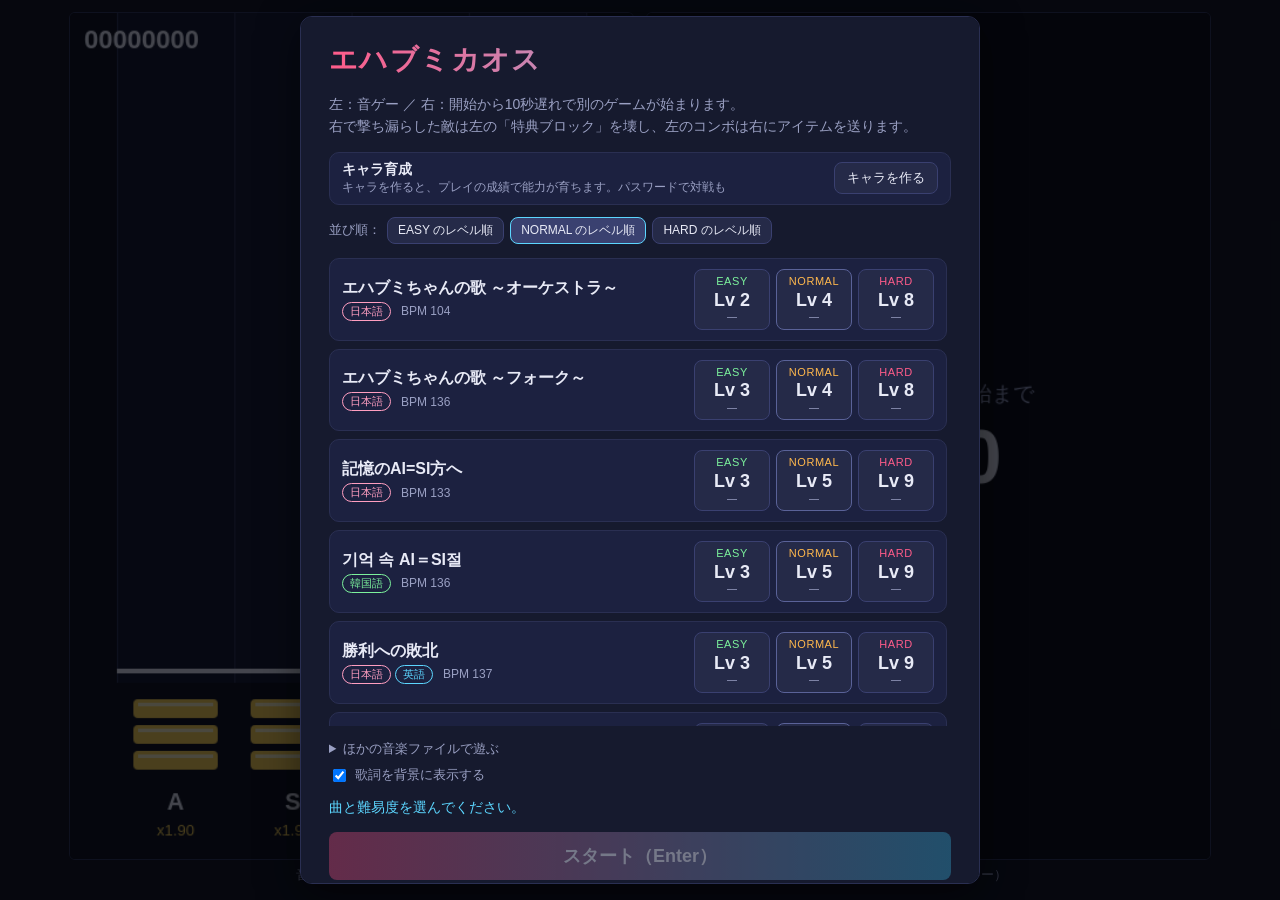
==== index.html @ 19405302 "キャラ育成と対戦モードを追加：成績で能力が育つキャラ（2人まで）、パスワード、RPG風の自動バトル Co-Authored-By: Claude Opus 5.5 <noreply@anthropic" ====
<!doctype html>
<html lang="ja">
<head>
<meta charset="utf-8">
<meta name="viewport" content="width=device-width, initial-scale=1">
<title>エハブミカオス</title>
<link rel="stylesheet" href="css/style.css">
</head>
<body>
<main id="stage">
  <section class="pane">
    <canvas id="rhythm" width="480" height="720"></canvas>
    <div class="pane-label">音ゲー（A S D F）</div>
  </section>
  <section class="pane">
    <canvas id="side" width="480" height="720"></canvas>
    <div class="pane-label" id="sideLabel">サイドゲーム（矢印キー）</div>
  </section>
</main>

<div id="overlay">
  <div class="panel" id="menu">
    <h1>エハブミカオス</h1>
    <p class="lead">左：音ゲー ／ 右：開始から10秒遅れで別のゲームが始まります。<br>
      右で撃ち漏らした敵は左の「特典ブロック」を壊し、左のコンボは右にアイテムを送ります。</p>
    <div id="charBar" class="char-bar"></div>
    <div id="sortBar" class="sort-bar"></div>
    <div id="songList" class="song-list"></div>
    <details class="custom">
      <summary>ほかの音楽ファイルで遊ぶ</summary>
      <div class="row">
        <input type="file" id="fileInput" accept="audio/*">
      </div>
    </details>
    <label class="row option"><input type="checkbox" id="showLyrics" checked> 歌詞を背景に表示する</label>
    <p id="status">曲と難易度を選んでください。</p>
    <button id="startBtn" type="button" class="primary" disabled>スタート（Enter）</button>
    <ul class="help">
      <li>音ゲー：<b>A S D F</b>（判定ラインでノーツに合わせて押す）</li>
      <li>右のゲーム：<b>矢印キーだけ</b>で操作。シューティング / ブロック崩し / 格闘 / ブラックジャック / 恋愛シミュレーションが40秒ごとにランダムで切り替わり、1プレイに1度だけおみくじが出ます（操作は開始時に表示）</li>
      <li><b>Esc</b>：一時停止 ／ 再開</li>
    </ul>
    <p class="youtube-link">楽曲はYouTubeでも公開しています ▶
      <a href="https://www.youtube.com/playlist?list=PLaR7Ws9BldGE" target="_blank" rel="noopener noreferrer">YouTube の再生リストを開く</a>
    </p>
  </div>
  <div class="panel hidden" id="result"></div>
  <div class="panel hidden" id="chars"></div>
  <div class="panel hidden" id="battle"></div>
</div>

<script src="js/config.js"></script>
<script src="songs/songs.js"></script>
<script src="js/core/eventBus.js"></script>
<script src="js/core/input.js"></script>
<script src="js/core/audioEngine.js"></script>
<script src="js/core/share.js"></script>
<script src="js/rhythm/chartGenerator.js"></script>
<script src="js/rhythm/rhythmGame.js"></script>
<script src="js/side/sideGame.js"></script>
<script src="js/side/sideGameManager.js"></script>
<script src="js/side/games/shooter.js"></script>
<script src="js/side/games/breakout.js"></script>
<script src="js/side/games/fighter.js"></script>
<script src="js/side/games/blackjack.js"></script>
<script src="js/side/games/romance.js"></script>
<script src="js/side/games/omikuji.js"></script>
<script src="js/growth/character.js"></script>
<script src="js/growth/battle.js"></script>
<script src="js/growth/ui.js"></script>
<script src="js/main.js"></script>
</body>
</html>
---- css/style.css ----
:root {
  --bg: #0b0d17;
  --panel: #161a2e;
  --text: #e8eaf6;
  --muted: #9aa0c3;
  --accent: #5cd6ff;
  --accent2: #ff5c8a;
}
* { box-sizing: border-box; }
html, body { margin: 0; height: 100%; background: var(--bg); color: var(--text);
  font-family: "Segoe UI", "Hiragino Sans", "Yu Gothic UI", sans-serif; overflow: hidden; }

#stage { display: flex; justify-content: center; align-items: center; gap: 12px; height: 100%; padding: 12px; }
.pane { display: flex; flex-direction: column; align-items: center; gap: 6px; height: 100%; }
.pane canvas { height: calc(100% - 28px); aspect-ratio: 2 / 3; max-width: calc(50vw - 24px);
  background: #000; border: 1px solid #2a2f52; border-radius: 6px; image-rendering: auto; }
.pane-label { font-size: 13px; color: var(--muted); }

#overlay { position: fixed; inset: 0; display: flex; align-items: center; justify-content: center;
  background: rgba(5, 6, 12, 0.72); }
#overlay.hidden { display: none; }
.panel { background: var(--panel); border: 1px solid #2a2f52; border-radius: 12px; padding: 24px 28px;
  width: min(560px, calc(100vw - 32px)); box-shadow: 0 10px 40px rgba(0,0,0,.5); }
.panel.hidden { display: none; }
.panel h1 { margin: 0 0 8px; font-size: 28px; letter-spacing: .05em;
  background: linear-gradient(90deg, var(--accent2), var(--accent)); -webkit-background-clip: text; background-clip: text; color: transparent; }
.lead { color: var(--muted); font-size: 14px; line-height: 1.6; }
.row { display: flex; align-items: center; gap: 12px; margin: 12px 0; flex-wrap: wrap; }
button, select { font: inherit; color: var(--text); background: #252a48; border: 1px solid #3a4070;
  border-radius: 8px; padding: 8px 14px; cursor: pointer; }
button:hover:not(:disabled) { background: #30365c; }
button:disabled { opacity: .45; cursor: not-allowed; }
button.primary { width: 100%; padding: 12px; font-size: 18px; font-weight: bold;
  background: linear-gradient(90deg, #c2416b, #2f8fb5); border: none; }
#status { min-height: 1.4em; color: var(--accent); font-size: 14px; }
.help { color: var(--muted); font-size: 13px; padding-left: 18px; margin: 16px 0 0; line-height: 1.7; }
.panel#menu { width: min(680px, calc(100vw - 32px)); max-height: calc(100vh - 32px); overflow-y: auto; }
/* 結果画面：見出しとボタンは固定し、成績の一覧だけをスクロールさせる */
.panel#result:not(.hidden) { display: flex; flex-direction: column; max-height: calc(100vh - 32px); }
.panel#result .result-grid { flex: 1 1 auto; min-height: 0; overflow-y: auto; padding-right: 8px; align-content: start; }
.share-preview { grid-column: 1 / -1; width: 100%; border-radius: 8px; margin-bottom: 8px; border: 1px solid #2a2f52; }
.share-bar { display: flex; flex-wrap: wrap; align-items: center; gap: 6px; margin-top: 12px; font-size: 13px; color: var(--muted); }
.share-bar button { font-size: 13px; padding: 6px 12px; }
.share-status { min-height: 1.2em; margin: 6px 0 0; font-size: 12px; color: var(--accent); }
.panel#result .scroll-hint { color: var(--muted); font-size: 12px; margin: 0; }
.song-list { display: flex; flex-direction: column; gap: 8px; margin: 14px 0; }
.song { display: grid; grid-template-columns: 1fr auto; align-items: center; gap: 8px 12px;
  background: #1c2140; border: 1px solid #2a2f52; border-radius: 10px; padding: 10px 12px; }
.song.selected { border-color: var(--accent); box-shadow: 0 0 0 1px var(--accent) inset; }
.song .title { font-weight: bold; }
.song .meta { color: var(--muted); font-size: 12px; display: flex; flex-wrap: wrap; align-items: center; gap: 4px; margin-top: 3px; }
.lang { font-size: 11px; line-height: 1; padding: 3px 7px; border-radius: 999px; border: 1px solid currentColor; }
.lang-ja { color: #ff9ec0; }
.lang-en { color: #5cd6ff; }
.lang-ko { color: #7cf29c; }
.lang-zh { color: #ffb84d; }
.lang-other { color: #c9cde8; }
.lang + .lang { margin-left: 0; }
.lang:last-of-type { margin-right: 6px; }
.diffs { display: flex; gap: 6px; }
.diff { display: flex; flex-direction: column; align-items: center; min-width: 76px; padding: 5px 8px; line-height: 1.25; }
.diff .name { font-size: 11px; letter-spacing: .05em; }
.diff .lv { font-size: 18px; font-weight: bold; }
.diff .best { font-size: 10px; color: var(--muted); font-variant-numeric: tabular-nums; }
.diff.easy .name { color: #7cf29c; }
.diff.normal .name { color: #ffb84d; }
.diff.hard .name { color: #ff5c8a; }
.diff.selected { background: #3a4170; border-color: var(--accent); }
.sort-bar { display: flex; align-items: center; gap: 6px; flex-wrap: wrap; margin-top: 12px; color: var(--muted); font-size: 13px; }
.sort-bar .sort { font-size: 12px; padding: 4px 10px; }
.sort-bar .sort.selected { background: #3a4170; border-color: var(--accent); color: var(--text); }
.diff.sortkey { border-color: #5a6298; }
.song-list { max-height: 52vh; overflow-y: auto; padding-right: 4px; }
.custom { color: var(--muted); font-size: 13px; margin-bottom: 8px; }
.custom summary { cursor: pointer; }
.youtube-link { margin: 14px 0 0; padding-top: 12px; border-top: 1px solid #2a2f52; font-size: 13px; color: var(--muted); }
.youtube-link a { color: #ff7b7b; font-weight: bold; }
.youtube-link a:hover { color: #ffa0a0; }
.row.option { margin: 4px 0; color: var(--muted); font-size: 13px; gap: 6px; }
@media (max-width: 560px) { .song { grid-template-columns: 1fr; } }
.result-grid { display: grid; grid-template-columns: 1fr auto; gap: 4px 16px; margin: 12px 0 20px; font-size: 15px; }
.result-grid .v { text-align: right; font-variant-numeric: tabular-nums; }
.result-grid .h { grid-column: 1 / -1; margin-top: 10px; color: var(--muted); font-size: 13px; border-bottom: 1px solid #2a2f52; }

/* ---- キャラ育成 ---- */
.char-bar { display: flex; align-items: center; gap: 10px; margin-top: 12px; padding: 8px 12px;
  background: #1c2140; border: 1px solid #2a2f52; border-radius: 10px; }
.char-bar img { width: 44px; height: 44px; border-radius: 8px; object-fit: cover; }
.char-bar span { flex: 1; display: flex; flex-direction: column; font-size: 14px; }
.char-bar small { color: var(--muted); font-size: 12px; }
.char-bar button { font-size: 13px; padding: 6px 12px; }
.panel#chars, .panel#battle { width: min(640px, calc(100vw - 32px)); max-height: calc(100vh - 32px); overflow-y: auto; }
.chars-head { display: flex; justify-content: space-between; align-items: center; gap: 12px; }
.chars-head h2 { margin: 0; font-size: 22px; color: #ff9ec0; }
.chars-head button { font-size: 13px; padding: 6px 12px; }
.slots { display: flex; gap: 8px; margin: 14px 0 6px; }
.slot { flex: 1; display: flex; align-items: center; gap: 8px; font-size: 14px; }
.slot img { width: 28px; height: 28px; border-radius: 6px; object-fit: cover; }
.slot.selected { background: #3a4170; border-color: var(--accent); }
.chars-note { color: var(--muted); font-size: 12px; margin: 4px 0 10px; }
.chars-msg { min-height: 1.2em; color: var(--accent); font-size: 13px; margin: 10px 0 0; }
.chars-body h3 { margin: 6px 0 10px; font-size: 16px; }
.field { display: flex; flex-direction: column; gap: 6px; margin: 12px 0; font-size: 13px; color: var(--muted); }
.field input, .restore input { font: inherit; font-size: 15px; color: var(--text); background: #0f1224; border: 1px solid #3a4070;
  border-radius: 8px; padding: 8px 10px; flex: 1; min-width: 0; }
.avatar-list { display: flex; flex-wrap: wrap; gap: 8px; }
.avatar-pick { padding: 4px; border-radius: 10px; }
.avatar-pick img { display: block; width: 72px; height: 72px; border-radius: 8px; object-fit: cover; }
.avatar-pick.selected { border-color: var(--accent2); box-shadow: 0 0 0 2px var(--accent2); background: #3a2240; }
.restore { margin-top: 14px; color: var(--muted); font-size: 13px; }
.restore summary { cursor: pointer; }
.char-card { display: flex; gap: 16px; align-items: flex-start; }
.char-img { width: 150px; height: 150px; border-radius: 12px; object-fit: cover; border: 2px solid #ff9ec0; flex: none; }
.char-info { flex: 1; min-width: 0; }
.char-name { font-size: 22px; font-weight: bold; }
.char-name span { font-size: 14px; color: #ffe066; margin-left: 6px; }
.char-rec { color: var(--muted); font-size: 12px; margin: 2px 0 8px; }
.stat { display: grid; grid-template-columns: 4em 1fr 3em; align-items: center; gap: 8px; font-size: 13px; margin: 3px 0; }
.sbar { height: 8px; background: #0f1224; border-radius: 4px; overflow: hidden; }
.sbar i { display: block; height: 100%; background: linear-gradient(90deg, #2f8fb5, #5cd6ff); }
.sval { text-align: right; font-variant-numeric: tabular-nums; font-weight: bold; }
.pass-row code { flex: 1; min-width: 0; font-size: 15px; letter-spacing: .05em; color: #ffe066; background: #0f1224;
  border: 1px solid #3a4070; border-radius: 8px; padding: 8px 10px; word-break: break-all; user-select: all; }
button.fight { background: linear-gradient(90deg, #c2416b, #b5562f); border: none; font-weight: bold; }
@media (max-width: 560px) { .char-card { flex-direction: column; align-items: center; } .char-info { width: 100%; } }

/* ---- バトル画面（RPG風） ---- */
.battle-field { display: flex; align-items: center; justify-content: space-between; gap: 8px;
  padding: 18px 12px; border-radius: 10px; background: linear-gradient(#1a1440, #0b0a1c 70%, #241a12); }
.fighter { flex: 1; display: flex; flex-direction: column; align-items: center; gap: 6px; min-width: 0; }
.fighter img { width: min(170px, 34vw); aspect-ratio: 1; border-radius: 12px; object-fit: cover; border: 2px solid #c9cde8; background: #1c2140; }
.fname { font-weight: bold; font-size: 16px; }
.hpbar { width: 90%; height: 10px; background: #2a1830; border: 1px solid #c9cde8; border-radius: 5px; overflow: hidden; }
.hpbar i { display: block; height: 100%; background: #7cf29c; transition: width .35s; }
.hpbar i.low { background: #ff6b6b; }
.hpnum { font-size: 12px; color: var(--muted); font-variant-numeric: tabular-nums; }
.vs { font-size: 26px; font-weight: bold; color: #ffe066; }
.fighter.hit img { animation: hit .4s; }
.fighter.down img { filter: grayscale(1) brightness(.5); transition: filter .6s; }
.fighter.a.act img { animation: lunge-a .35s; }
.fighter.b.act img { animation: lunge-b .35s; }
@keyframes hit { 0%, 100% { transform: translateX(0); filter: none; } 20% { transform: translateX(-8px); filter: brightness(2) saturate(0); } 50% { transform: translateX(8px); } 80% { transform: translateX(-4px); } }
@keyframes lunge-a { 50% { transform: translateX(18px); } }
@keyframes lunge-b { 50% { transform: translateX(-18px); } }
.battle-msg { margin-top: 12px; min-height: 6.4em; padding: 12px 16px; background: #000; color: #fff; font-size: 16px; line-height: 1.6;
  border: 3px double #fff; border-radius: 8px; }
.battle-msg.win { border-color: #ffe066; }
.battle-msg.lose { border-color: #8fa0d8; }
.battle-buttons button { flex: 1; }
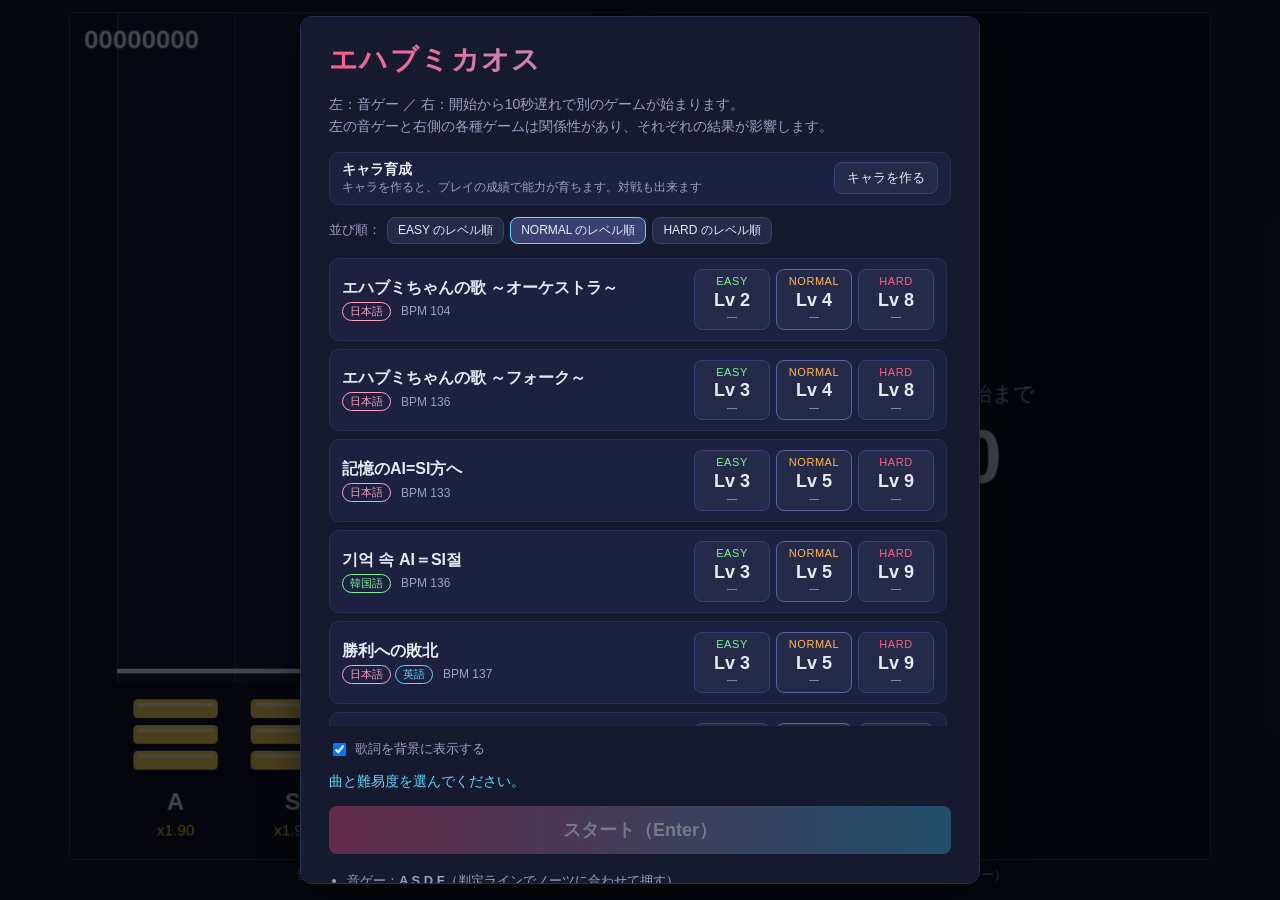
==== commit 4f2a2c2f: "最初の画面の説明文を変更、「ほかの音楽ファイルで遊ぶ」を外す、操作説明に矢印の記号を追加 Co-Authored-By: Claude Opus 5.5 <noreply@anthropic.com>" ====
--- a/index.html
+++ b/index.html
@@ -22,22 +22,16 @@
   <div class="panel" id="menu">
     <h1>エハブミカオス</h1>
     <p class="lead">左：音ゲー ／ 右：開始から10秒遅れで別のゲームが始まります。<br>
-      右で撃ち漏らした敵は左の「特典ブロック」を壊し、左のコンボは右にアイテムを送ります。</p>
+      左の音ゲーと右側の各種ゲームは関係性があり、それぞれの結果が影響します。</p>
     <div id="charBar" class="char-bar"></div>
     <div id="sortBar" class="sort-bar"></div>
     <div id="songList" class="song-list"></div>
-    <details class="custom">
-      <summary>ほかの音楽ファイルで遊ぶ</summary>
-      <div class="row">
-        <input type="file" id="fileInput" accept="audio/*">
-      </div>
-    </details>
     <label class="row option"><input type="checkbox" id="showLyrics" checked> 歌詞を背景に表示する</label>
     <p id="status">曲と難易度を選んでください。</p>
     <button id="startBtn" type="button" class="primary" disabled>スタート（Enter）</button>
     <ul class="help">
       <li>音ゲー：<b>A S D F</b>（判定ラインでノーツに合わせて押す）</li>
-      <li>右のゲーム：<b>矢印キーだけ</b>で操作。シューティング / ブロック崩し / 格闘 / ブラックジャック / 恋愛シミュレーションが40秒ごとにランダムで切り替わり、1プレイに1度だけおみくじが出ます（操作は開始時に表示）</li>
+      <li>右のゲーム：<b>矢印キー（← ↑ → ↓）だけ</b>で操作。シューティング / ブロック崩し / 格闘 / ブラックジャック / 恋愛シミュレーションが40秒ごとにランダムで切り替わり、1プレイに1度だけおみくじが出ます（操作は開始時に表示）</li>
       <li><b>Esc</b>：一時停止 ／ 再開</li>
     </ul>
     <p class="youtube-link">楽曲はYouTubeでも公開しています ▶
--- a/css/style.css
+++ b/css/style.css
@@ -147,3 +147,7 @@
 .battle-msg.win { border-color: #ffe066; }
 .battle-msg.lose { border-color: #8fa0d8; }
 .battle-buttons button { flex: 1; }
+.trainers { gap: 8px; margin: 0; }
+.trainer { flex: 1; display: flex; flex-direction: column; align-items: center; gap: 2px; font-weight: bold; }
+.trainer small { font-weight: normal; font-size: 11px; color: var(--muted); }
+.battle-song { color: #ff9ec0; font-size: 13px; margin: 0 0 8px; min-height: 1.2em; }
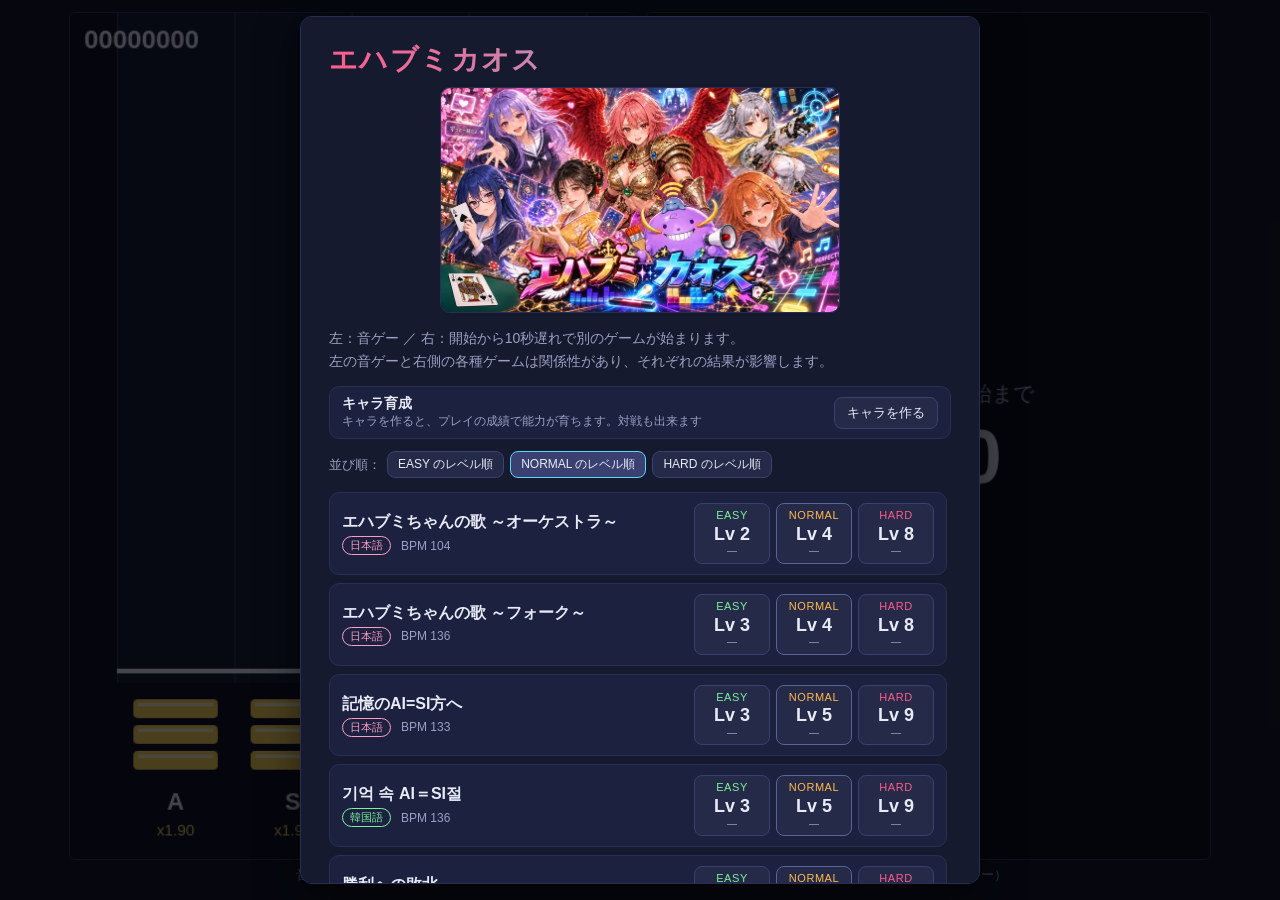
==== commit c0993420: "最初の画面のタイトルの下にキービジュアルを表示（800px幅の webp、表示は最大400px） Co-Authored-By: Claude Opus 5.5 <noreply@anthropic." ====
--- a/index.html
+++ b/index.html
@@ -18,9 +18,21 @@
   </section>
 </main>
 
+<!-- スマホ・タブレット用のボタン（タッチ端末の時だけ表示）。操作ボタンは画面の下、一時停止は画面の上 -->
+<div id="touchBar">
+  <div class="touch-pad lanes">
+    <button type="button" data-code="KeyA">A</button><button type="button" data-code="KeyS">S</button><button type="button" data-code="KeyD">D</button><button type="button" data-code="KeyF">F</button>
+  </div>
+  <div class="touch-pad arrows">
+    <button type="button" data-code="ArrowLeft">←</button><button type="button" data-code="ArrowUp">↑</button><button type="button" data-code="ArrowRight">→</button><button type="button" data-code="ArrowDown">↓</button>
+  </div>
+</div>
+<div class="touch-pad pause-pad"><button type="button" data-code="Escape">II 一時停止</button></div>
+
 <div id="overlay">
   <div class="panel" id="menu">
     <h1>エハブミカオス</h1>
+    <img class="title-art" src="img/title.webp" width="800" height="451" alt="エハブミカオスのキャラクターたち">
     <p class="lead">左：音ゲー ／ 右：開始から10秒遅れで別のゲームが始まります。<br>
       左の音ゲーと右側の各種ゲームは関係性があり、それぞれの結果が影響します。</p>
     <div id="charBar" class="char-bar"></div>
--- a/css/style.css
+++ b/css/style.css
@@ -12,7 +12,8 @@
 
 #stage { display: flex; justify-content: center; align-items: center; gap: 12px; height: 100%; padding: 12px; }
 .pane { display: flex; flex-direction: column; align-items: center; gap: 6px; height: 100%; }
-.pane canvas { height: calc(100% - 28px); aspect-ratio: 2 / 3; max-width: calc(50vw - 24px);
+/* 縦横比 2:3 を保ったまま、画面の幅・高さのどちらにも収まる大きさにする（縦長のウィンドウでも縦に伸びない） */
+.pane canvas { width: min(calc(50vw - 24px), calc((100vh - 52px) * 2 / 3)); height: auto; aspect-ratio: 2 / 3;
   background: #000; border: 1px solid #2a2f52; border-radius: 6px; image-rendering: auto; }
 .pane-label { font-size: 13px; color: var(--muted); }
 
@@ -24,6 +25,9 @@
 .panel.hidden { display: none; }
 .panel h1 { margin: 0 0 8px; font-size: 28px; letter-spacing: .05em;
   background: linear-gradient(90deg, var(--accent2), var(--accent)); -webkit-background-clip: text; background-clip: text; color: transparent; }
+/* タイトル画像：パネルの幅いっぱいだと大きすぎるので、高さを抑えて中央に */
+.title-art { display: block; width: 100%; max-width: 400px; height: auto; margin: 2px auto 8px; border-radius: 10px;
+  border: 1px solid #2a2f52; }
 .lead { color: var(--muted); font-size: 14px; line-height: 1.6; }
 .row { display: flex; align-items: center; gap: 12px; margin: 12px 0; flex-wrap: wrap; }
 button, select { font: inherit; color: var(--text); background: #252a48; border: 1px solid #3a4070;
@@ -104,8 +108,9 @@
 .field input, .restore input { font: inherit; font-size: 15px; color: var(--text); background: #0f1224; border: 1px solid #3a4070;
   border-radius: 8px; padding: 8px 10px; flex: 1; min-width: 0; }
 .avatar-list { display: flex; flex-wrap: wrap; gap: 8px; }
-.avatar-pick { padding: 4px; border-radius: 10px; }
+.avatar-pick { padding: 4px; border-radius: 10px; display: flex; flex-direction: column; align-items: center; gap: 3px; }
 .avatar-pick img { display: block; width: 72px; height: 72px; border-radius: 8px; object-fit: cover; }
+.avatar-pick span { font-size: 11px; color: var(--muted); max-width: 76px; overflow: hidden; text-overflow: ellipsis; white-space: nowrap; }
 .avatar-pick.selected { border-color: var(--accent2); box-shadow: 0 0 0 2px var(--accent2); background: #3a2240; }
 .restore { margin-top: 14px; color: var(--muted); font-size: 13px; }
 .restore summary { cursor: pointer; }
@@ -114,7 +119,8 @@
 .char-info { flex: 1; min-width: 0; }
 .char-name { font-size: 22px; font-weight: bold; }
 .char-name span { font-size: 14px; color: #ffe066; margin-left: 6px; }
-.char-rec { color: var(--muted); font-size: 12px; margin: 2px 0 8px; }
+.char-rec { color: var(--muted); font-size: 12px; margin: 2px 0; }
+.char-rec + .stats { margin-top: 8px; }
 .stat { display: grid; grid-template-columns: 4em 1fr 3em; align-items: center; gap: 8px; font-size: 13px; margin: 3px 0; }
 .sbar { height: 8px; background: #0f1224; border-radius: 4px; overflow: hidden; }
 .sbar i { display: block; height: 100%; background: linear-gradient(90deg, #2f8fb5, #5cd6ff); }
@@ -151,3 +157,40 @@
 .trainer { flex: 1; display: flex; flex-direction: column; align-items: center; gap: 2px; font-weight: bold; }
 .trainer small { font-weight: normal; font-size: 11px; color: var(--muted); }
 .battle-song { color: #ff9ec0; font-size: 13px; margin: 0 0 8px; min-height: 1.2em; }
+
+/* ---- スマホ・タブレット用のボタン（タッチ端末の時だけ表示） ---- */
+#touchBar, .touch-pad { display: none; }
+#overlay { z-index: 10; }
+body.touch { display: flex; flex-direction: column; }
+body.touch #stage { flex: 1 1 auto; min-height: 0; gap: 6px; padding: 6px; }
+body.touch .pane-label { display: none; }   /* 画面を広く使うため、タッチ端末では下の説明を出さない */
+body.touch .pane canvas { height: auto; max-width: none; margin: auto 0;
+  width: min(calc(50vw - 9px), calc((100vh - 90px) * 2 / 3), calc((100dvh - 90px) * 2 / 3)); }
+/* 操作ボタンは画面の一番下にまとめる（横向き・タブレットは左に A S D F、右に矢印） */
+body.touch #touchBar { display: flex; gap: 6px; padding: 0 6px 6px; flex: none; }
+body.touch .touch-pad { display: flex; gap: 6px; flex: 1; height: 64px; touch-action: none;
+  -webkit-user-select: none; user-select: none; -webkit-touch-callout: none; }
+.touch-pad button { flex: 1; min-width: 0; padding: 0; font-size: 24px; font-weight: bold; border-radius: 12px;
+  background: #1c2140; border: 2px solid #3a4070; touch-action: none; -webkit-tap-highlight-color: transparent; }
+.touch-pad.lanes button { color: #ffe066; }
+.touch-pad.arrows button { color: #5cd6ff; }
+.touch-pad button.on { background: #3a4170; border-color: var(--accent); transform: scale(.96); }
+/* 一時停止は画面の右上 */
+body.touch .touch-pad.pause-pad { position: fixed; top: 6px; right: 6px; height: 34px; z-index: 5; }
+.pause-pad button { flex: none; font-size: 13px; padding: 0 10px; color: var(--muted); background: rgba(28,33,64,.85); border-radius: 8px; }
+/* 縦向きのスマホ（幅の狭い画面）では、ゲーム画面を上下に並べ、ボタンは一番下にまとめる。
+   左に A S D F、右に矢印を、それぞれ2×2で並べる（左：A F / S D、右：↑ ↓ / ← →） */
+@media (orientation: portrait) and (max-width: 600px) {
+  body.touch #stage { flex-direction: column; justify-content: center; }
+  body.touch .pane { height: auto; flex: 1 1 0; min-height: 0; justify-content: center; }
+  body.touch .pane canvas { width: min(calc(100vw - 12px), calc((100vh - 142px) / 3), calc((100dvh - 142px) / 3)); }
+  body.touch #touchBar .touch-pad { display: grid; grid-template-columns: 1fr 1fr; grid-template-rows: 56px 56px; height: auto; }
+  body.touch .touch-pad [data-code="KeyA"] { grid-area: 1 / 1; }
+  body.touch .touch-pad [data-code="KeyF"] { grid-area: 1 / 2; }
+  body.touch .touch-pad [data-code="KeyS"] { grid-area: 2 / 1; }
+  body.touch .touch-pad [data-code="KeyD"] { grid-area: 2 / 2; }
+  body.touch .touch-pad [data-code="ArrowUp"] { grid-area: 1 / 1; }
+  body.touch .touch-pad [data-code="ArrowDown"] { grid-area: 1 / 2; }
+  body.touch .touch-pad [data-code="ArrowLeft"] { grid-area: 2 / 1; }
+  body.touch .touch-pad [data-code="ArrowRight"] { grid-area: 2 / 2; }
+}
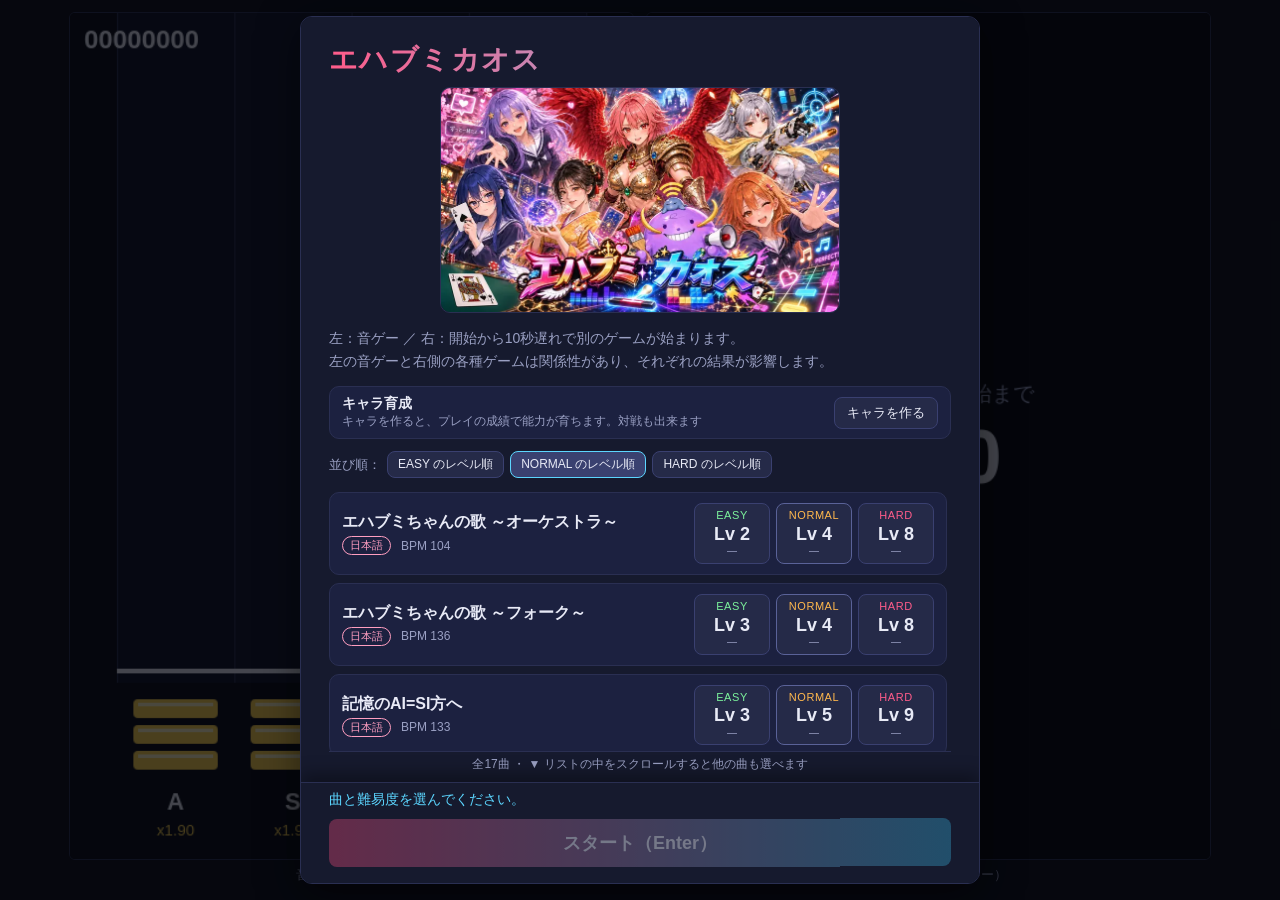
==== commit 3862a6a4: "最初の画面：曲リストを縦に狭くし、スタートをパネル下端に常に表示 曲リストの高さを最大 30vh（260px）に抑え、リストの下に「全N曲・リストの中をスクロール」の案内を追加。 状態表示とスタートボ" ====
--- a/index.html
+++ b/index.html
@@ -38,9 +38,13 @@
     <div id="charBar" class="char-bar"></div>
     <div id="sortBar" class="sort-bar"></div>
     <div id="songList" class="song-list"></div>
+    <p id="songHint" class="song-hint"></p>
     <label class="row option"><input type="checkbox" id="showLyrics" checked> 歌詞を背景に表示する</label>
-    <p id="status">曲と難易度を選んでください。</p>
-    <button id="startBtn" type="button" class="primary" disabled>スタート（Enter）</button>
+    <!-- スタートはパネルの下に固定し、スクロールしなくても見えるようにする -->
+    <div class="start-bar">
+      <p id="status">曲と難易度を選んでください。</p>
+      <button id="startBtn" type="button" class="primary" disabled>スタート（Enter）</button>
+    </div>
     <ul class="help">
       <li>音ゲー：<b>A S D F</b>（判定ラインでノーツに合わせて押す）</li>
       <li>右のゲーム：<b>矢印キー（← ↑ → ↓）だけ</b>で操作。シューティング / ブロック崩し / 格闘 / ブラックジャック / 恋愛シミュレーションが40秒ごとにランダムで切り替わり、1プレイに1度だけおみくじが出ます（操作は開始時に表示）</li>
@@ -61,6 +65,7 @@
 <script src="js/core/input.js"></script>
 <script src="js/core/audioEngine.js"></script>
 <script src="js/core/share.js"></script>
+<script src="js/core/offline.js"></script>
 <script src="js/rhythm/chartGenerator.js"></script>
 <script src="js/rhythm/rhythmGame.js"></script>
 <script src="js/side/sideGame.js"></script>
--- a/css/style.css
+++ b/css/style.css
@@ -74,7 +74,14 @@
 .sort-bar .sort { font-size: 12px; padding: 4px 10px; }
 .sort-bar .sort.selected { background: #3a4170; border-color: var(--accent); color: var(--text); }
 .diff.sortkey { border-color: #5a6298; }
-.song-list { max-height: 52vh; overflow-y: auto; padding-right: 4px; }
+/* 曲リストは縦を抑え（2〜3曲分）、下のスタートが目に入るようにする */
+.song-list { max-height: min(30vh, 260px); overflow-y: auto; padding-right: 4px; margin-bottom: 4px;
+  border-bottom: 1px solid #2a2f52; }
+.song-hint { margin: 0 0 8px; font-size: 12px; color: var(--muted); text-align: center; }
+/* スタート欄：メニューを下までスクロールしなくても常にパネルの下端に表示 */
+.start-bar { position: sticky; bottom: -24px; z-index: 1; margin: 8px -28px 0; padding: 8px 28px 16px;
+  background: var(--panel); border-top: 1px solid #2a2f52; box-shadow: 0 -8px 16px rgba(0,0,0,.35); }
+.start-bar #status { margin: 0 0 8px; }
 .custom { color: var(--muted); font-size: 13px; margin-bottom: 8px; }
 .custom summary { cursor: pointer; }
 .youtube-link { margin: 14px 0 0; padding-top: 12px; border-top: 1px solid #2a2f52; font-size: 13px; color: var(--muted); }
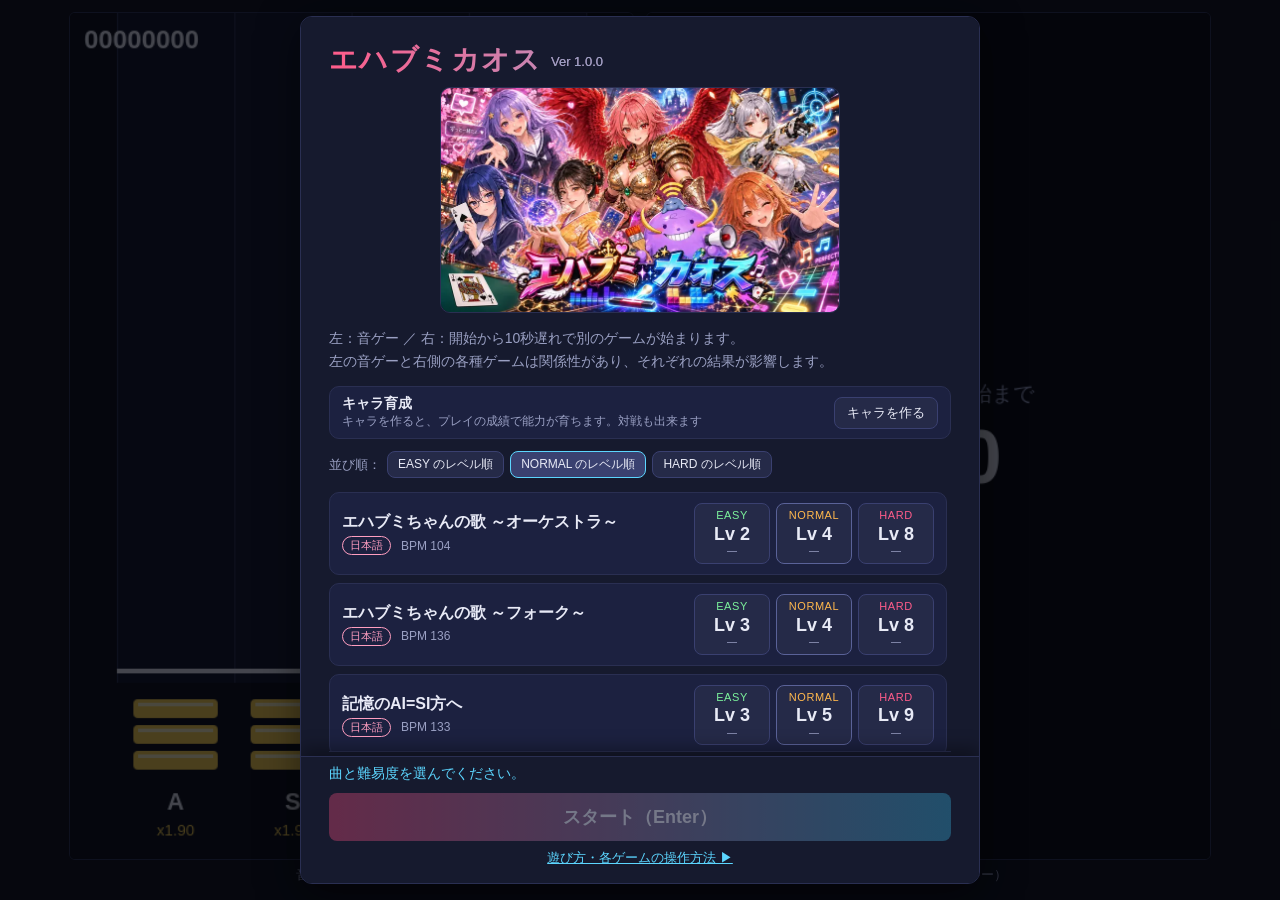
==== commit c0e069ad: "最初の画面のタイトル横にバージョン表記（Ver 1.0.0）、スタートの下に遊び方・操作方法のページ（help.html）へのリンクを追加 Co-Authored-By: Claude Opus 5." ====
--- a/index.html
+++ b/index.html
@@ -31,7 +31,7 @@
 
 <div id="overlay">
   <div class="panel" id="menu">
-    <h1>エハブミカオス</h1>
+    <h1>エハブミカオス <span class="version" data-version></span></h1>
     <img class="title-art" src="img/title.webp" width="800" height="451" alt="エハブミカオスのキャラクターたち">
     <p class="lead">左：音ゲー ／ 右：開始から10秒遅れで別のゲームが始まります。<br>
       左の音ゲーと右側の各種ゲームは関係性があり、それぞれの結果が影響します。</p>
@@ -44,6 +44,7 @@
     <div class="start-bar">
       <p id="status">曲と難易度を選んでください。</p>
       <button id="startBtn" type="button" class="primary" disabled>スタート（Enter）</button>
+      <a class="help-link" href="help.html" target="_blank" rel="noopener">遊び方・各ゲームの操作方法 ▶</a>
     </div>
     <ul class="help">
       <li>音ゲー：<b>A S D F</b>（判定ラインでノーツに合わせて押す）</li>
--- a/css/style.css
+++ b/css/style.css
@@ -82,6 +82,11 @@
 .start-bar { position: sticky; bottom: -24px; z-index: 1; margin: 8px -28px 0; padding: 8px 28px 16px;
   background: var(--panel); border-top: 1px solid #2a2f52; box-shadow: 0 -8px 16px rgba(0,0,0,.35); }
 .start-bar #status { margin: 0 0 8px; }
+.help-link { display: block; margin-top: 8px; text-align: center; font-size: 13px; color: var(--accent); }
+.help-link:hover { color: #9de8ff; }
+/* タイトル横のバージョン表記（グラデーション文字の中でも読めるように色を付け直す） */
+.panel h1 .version { font-size: 13px; letter-spacing: 0; font-weight: normal; vertical-align: middle;
+  color: var(--muted); -webkit-text-fill-color: var(--muted); }
 .custom { color: var(--muted); font-size: 13px; margin-bottom: 8px; }
 .custom summary { cursor: pointer; }
 .youtube-link { margin: 14px 0 0; padding-top: 12px; border-top: 1px solid #2a2f52; font-size: 13px; color: var(--muted); }
